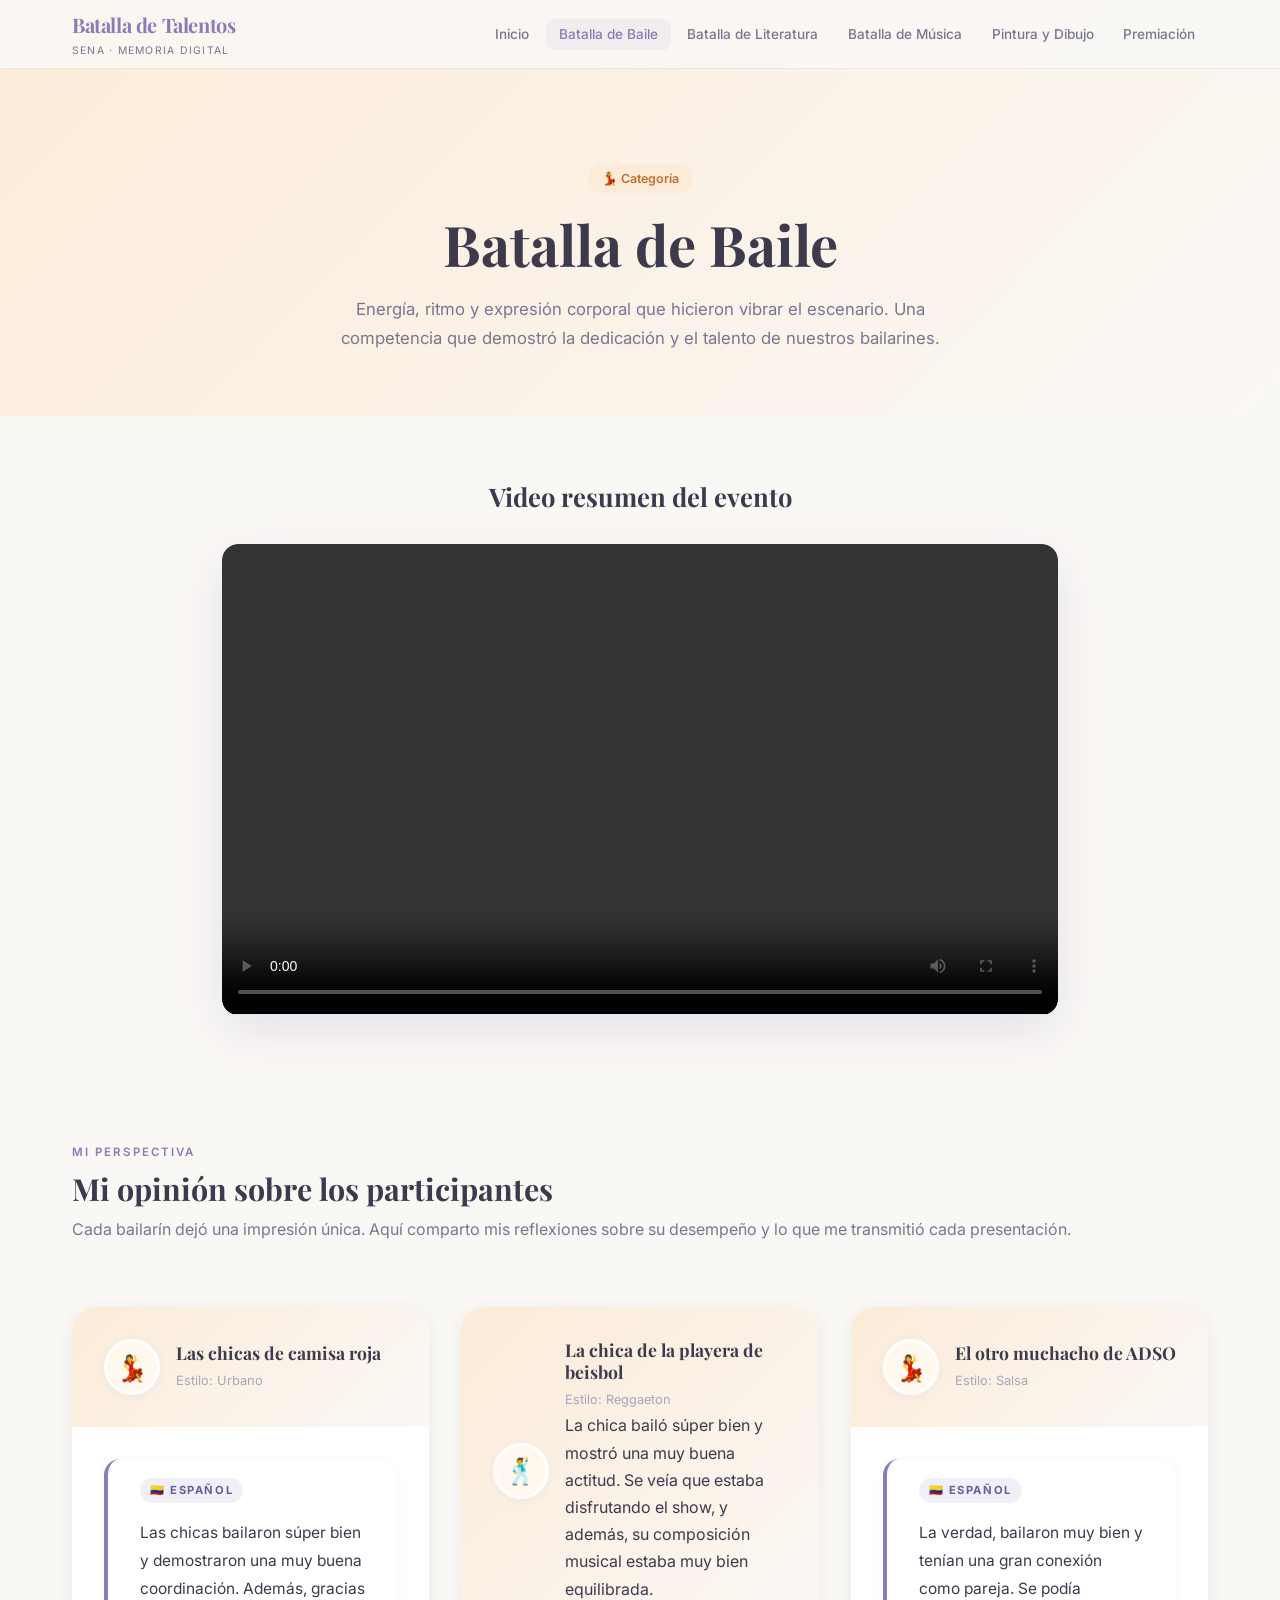
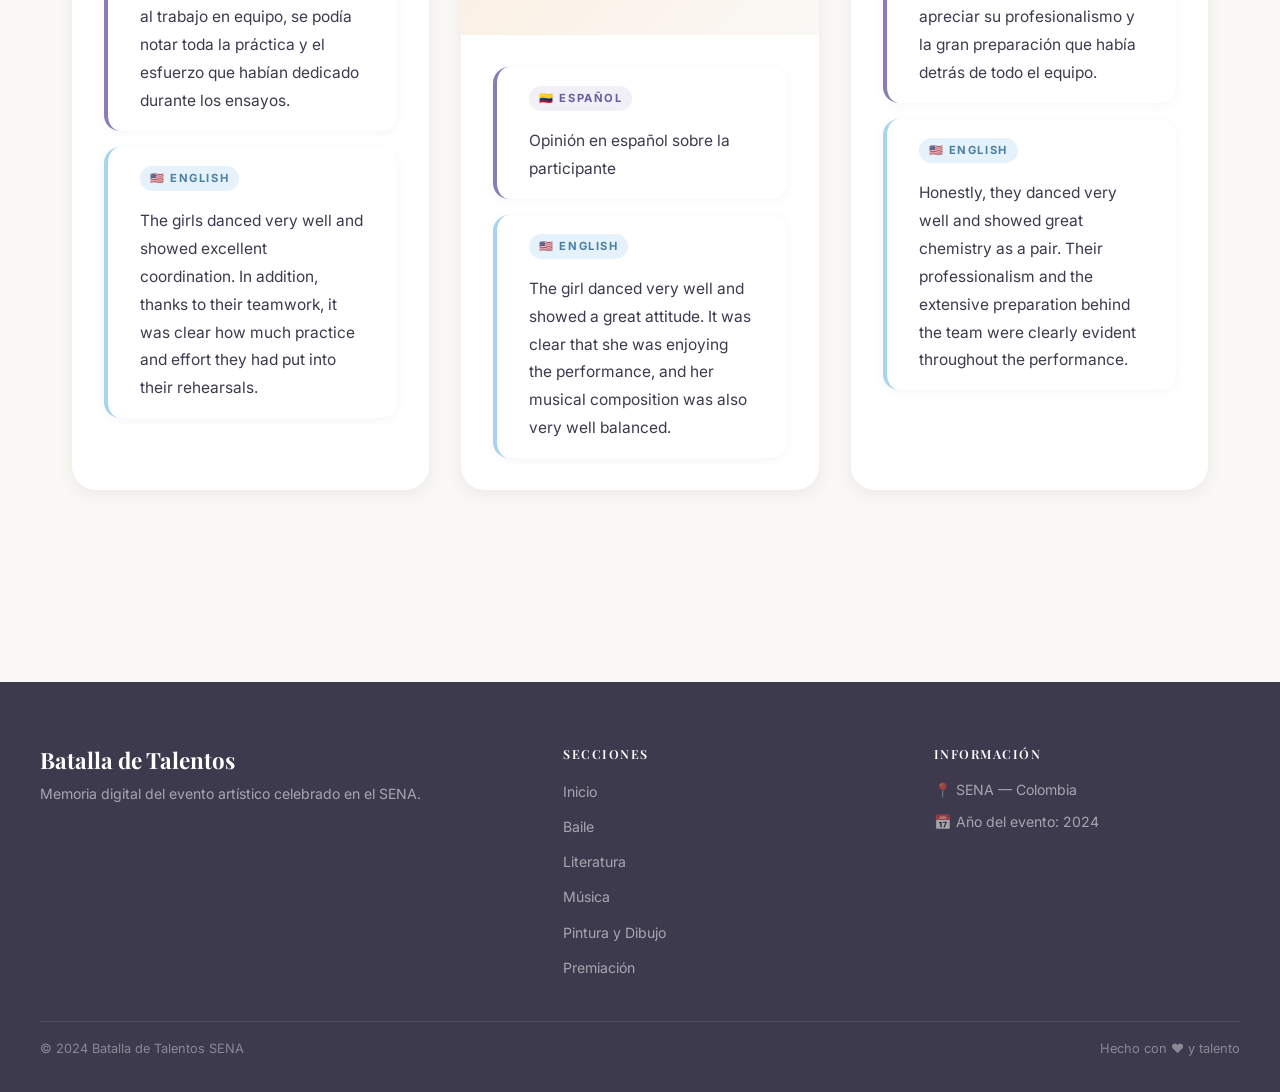
==== pages/baile.html @ 9217340f "Creación y modificación de la pagina web" ====
<!doctype html>
<html lang="es">
  <head>
    <meta charset="UTF-8" />
    <meta name="viewport" content="width=device-width, initial-scale=1.0" />
    <meta
      name="description"
      content="Batalla de Baile — Resumen y opiniones sobre los participantes de la categoría de danza en la Batalla de Talentos SENA."
    />
    <title>Batalla de Baile · Batalla de Talentos SENA</title>

    <link rel="preconnect" href="https://fonts.googleapis.com" />
    <link rel="preconnect" href="https://fonts.gstatic.com" crossorigin />
    <link
      href="https://fonts.googleapis.com/css2?family=Playfair+Display:wght@400;600;700&family=Inter:wght@400;500;600&display=swap"
      rel="stylesheet"
    />

    <link rel="stylesheet" href="../css/style.css" />
    <link rel="stylesheet" href="../css/baile.css" />
  </head>
  <body>
    <header class="navbar" role="banner">
      <div class="nav-container">
        <a href="../index.html" class="nav-logo">
          Batalla de Talentos
          <span>SENA · Memoria Digital</span>
        </a>
        <button
          class="hamburger"
          aria-label="Abrir menú"
          aria-expanded="false"
          aria-controls="nav-menu"
        >
          <span></span><span></span><span></span>
        </button>
        <ul class="nav-links" id="nav-menu" role="list">
          <li><a href="../index.html">Inicio</a></li>
          <li><a href="baile.html">Batalla de Baile</a></li>
          <li><a href="literatura.html">Batalla de Literatura</a></li>
          <li><a href="musica.html">Batalla de Música</a></li>
          <li><a href="pintura.html">Pintura y Dibujo</a></li>
          <li><a href="premiacion.html">Premiación</a></li>
        </ul>
      </div>
    </header>

    <main id="main">
      <section class="page-hero" aria-labelledby="page-title">
        <div class="chip chip-dance">💃 Categoría</div>
        <h1 id="page-title">Batalla de Baile</h1>
        <p>
          Energía, ritmo y expresión corporal que hicieron vibrar el escenario.
          Una competencia que demostró la dedicación y el talento de nuestros
          bailarines.
        </p>
      </section>

      <section class="video-section" aria-labelledby="video-title">
        <h2 id="video-title" class="fade-up">Video resumen del evento</h2>

        <div class="video-wrapper fade-up">
          <video 
            controls 
            preload="metadata" 
            title="Video Batalla de Baile"
            style="position: absolute; top: 0; left: 0; width: 100%; height: 100%; border-radius: var(--radius-md); border: none;">
            <source src="https://res.cloudinary.com/dey2nuffx/video/upload/v1781814696/whatsApp_videoDanzas_apcj5n.mp4" type="video/mp4">

          </video>
        </div>
      </section>

      <div></div>

      <section class="participants" aria-labelledby="opinions-title">
        <p class="section-label fade-up">Mi perspectiva</p>
        <h2 class="fade-up" id="opinions-title">
          Mi opinión sobre los participantes
        </h2>
        <p class="intro fade-up">
          Cada bailarín dejó una impresión única. Aquí comparto mis reflexiones
          sobre su desempeño y lo que me transmitió cada presentación.

        </p>

        <div class="participants-grid">
          <article class="participant-card fade-up" aria-labelledby="p1-name">
            <div class="participant-card-header">
              <div class="participant-avatar">
                💃
              </div>
              <div class="participant-info">
                <h3 id="p1-name">Las chicas de camisa roja</h3>
                <span class="role">Estilo: Urbano</span>
              </div>
            </div>
            <div class="participant-card-body">
              <div class="bilingual">
                <div class="lang-block es">
                  <span class="lang-tag es">🇨🇴 Español</span>
                  <p>
                    Las chicas bailaron súper bien y demostraron una muy buena coordinación. 
                    Además, gracias al trabajo en equipo, se podía notar toda la práctica y el
                     esfuerzo que habían dedicado durante los ensayos.
                  </p>
                </div>
                <div class="lang-block en">
                  <span class="lang-tag en">🇺🇸 English</span>
                  <p>
                    The girls danced very well and showed excellent coordination. In addition, thanks 
                    to their teamwork, it was clear how much practice and effort they 
                    had put into their rehearsals.

                  </p>
                </div>
              </div>
            </div>
          </article>

          <article class="participant-card fade-up" aria-labelledby="p2-name">
            <div class="participant-card-header">
              <div class="participant-avatar">🕺</div>
              <div class="participant-info">
                <h3 id="p2-name">La chica de la playera de beisbol</h3>
                <span class="role"
                  >Estilo: Reggaeton</span>
                  <p>
                    La chica bailó súper bien y mostró una muy buena actitud. 
                    Se veía que estaba disfrutando el show, y además, su composición musical 
                    estaba muy bien equilibrada.

                  </p>
              </div>
            </div>
            <div class="participant-card-body">
              <div class="bilingual">
                <div class="lang-block es">
                  <span class="lang-tag es">🇨🇴 Español</span>
                  <p>Opinión en español sobre la participante</p>
                </div>
                <div class="lang-block en">
                  <span class="lang-tag en">🇺🇸 English</span>
                  <p>The girl danced very well and showed a great attitude. 
                    It was clear that she was enjoying the performance, and her musical 
                    composition was also very well balanced.
                  </p>
                </div>
              </div>
            </div>
          </article>

          <article class="participant-card fade-up" aria-labelledby="p3-name">
            <div class="participant-card-header">
              <div class="participant-avatar">💃</div>
              <div class="participant-info">
                <h3 id="p3-name">El otro muchacho de ADSO</h3>
                <span class="role">Estilo: Salsa</span>
              </div>
            </div>
            <div class="participant-card-body">
              <div class="bilingual">
                <div class="lang-block es">
                  <span class="lang-tag es">🇨🇴 Español</span>
                  <p>La verdad, bailaron muy bien y tenían una gran conexión como pareja.
                    Se podía apreciar su profesionalismo y la gran preparación que había 
                    detrás de todo el equipo.
                  </p>
                </div>
                <div class="lang-block en">
                  <span class="lang-tag en">🇺🇸 English</span>
                  <p>Honestly, they danced very well and showed great chemistry as a pair. 
                    Their professionalism and the extensive preparation behind the team were 
                    clearly evident throughout the performance.
                  </p>
                </div>
              </div>
            </div>
          </article>
        </div>
      </section>
    </main>

    <footer class="footer" role="contentinfo">
      <div class="footer-inner">
        <div class="footer-brand">
          <h3>Batalla de Talentos</h3>
          <p>Memoria digital del evento artístico celebrado en el SENA.</p>
        </div>
        <nav class="footer-nav" aria-label="Pie de página">
          <h4>Secciones</h4>
          <ul>
            <li><a href="../index.html">Inicio</a></li>
            <li><a href="baile.html">Baile</a></li>
            <li><a href="literatura.html">Literatura</a></li>
            <li><a href="musica.html">Música</a></li>
            <li><a href="pintura.html">Pintura y Dibujo</a></li>
            <li><a href="premiacion.html">Premiación</a></li>
          </ul>
        </nav>
        <div class="footer-info">
          <h4>Información</h4>
          <p>📍 SENA — Colombia</p>
          <p>📅 Año del evento: 2024</p>
        </div>
      </div>
      <div class="footer-bottom">
        <span>© 2024 Batalla de Talentos SENA</span>
        <span>Hecho con ❤️ y talento</span>
      </div>
    </footer>

    <button id="back-to-top" aria-label="Volver al inicio de la página">
  <svg
    viewBox="0 0 24 24"
    fill="none"
    stroke="currentColor"
    stroke-width="2.5"
    aria-hidden="true"
  >
    <path d="m18 15-6-6-6 6" />
  </svg>
</button>

    <script src="../js/main.js"></script>
    <script src="../js/animations.js"></script>
    <script src="../js/navigation.js"></script>
  </body>
</html>
---- css/style.css ----
/* ============================================================
   Variables globales y estilos compartidos
   Batalla de Talentos SENA
   ============================================================ */

/* ---------- Variables de diseño ---------- */
:root {
  /* Paleta principal */
  --color-bg: #faf8f5;
  --color-bg-alt: #f3f0fa;
  --color-mint: #d4ede4;
  --color-lavender: #e8e4f0;
  --color-blue: #d6e8f7;
  --color-cream: #fff8ee;

  /* Acento */
  --color-accent: #8b7bb8;
  --color-accent-dark: #6a5c9e;
  --color-accent-soft: #c4b8e0;

  /* Texto */
  --color-text: #3d3a4e;
  --color-text-light: #7a7591;
  --color-text-muted: #a9a5bc;

  /* Gradientes */
  --grad-hero: linear-gradient(135deg, #e8e4f0 0%, #d6e8f7 50%, #d4ede4 100%);
  --grad-curtain: linear-gradient(90deg, #c4b8e0, #a8d4f0, #a8dfc8, #c4b8e0);
  --grad-card: linear-gradient(145deg, #ffffff 0%, #faf8f5 100%);

  /* Sombras */
  --shadow-sm: 0 2px 8px rgba(139, 123, 184, 0.08);
  --shadow-md: 0 6px 24px rgba(139, 123, 184, 0.14);
  --shadow-lg: 0 16px 48px rgba(139, 123, 184, 0.18);
  --shadow-card: 0 4px 16px rgba(61, 58, 78, 0.08);

  /* Bordes */
  --radius-sm: 8px;
  --radius-md: 16px;
  --radius-lg: 24px;
  --radius-xl: 40px;

  /* Tipografía */
  --font-display: "Playfair Display", Georgia, serif;
  --font-body: "Inter", system-ui, sans-serif;

  /* Espaciado */
  --space-xs: 0.5rem;
  --space-sm: 1rem;
  --space-md: 2rem;
  --space-lg: 4rem;
  --space-xl: 6rem;

  /* Transiciones */
  --transition: 0.3s cubic-bezier(0.4, 0, 0.2, 1);
  --transition-slow: 0.6s cubic-bezier(0.4, 0, 0.2, 1);
}

/* ---------- Reset & Base ---------- */
*,
*::before,
*::after {
  box-sizing: border-box;
  margin: 0;
  padding: 0;
}

html {
  scroll-behavior: smooth;
  font-size: 16px;
}

body {
  font-family: var(--font-body);
  background-color: var(--color-bg);
  color: var(--color-text);
  line-height: 1.7;
  overflow-x: hidden;
}

img {
  max-width: 100%;
  height: auto;
  display: block;
}

a {
  color: var(--color-accent);
  text-decoration: none;
  transition: color var(--transition);
}
a:hover {
  color: var(--color-accent-dark);
}

h1,
h2,
h3,
h4 {
  font-family: var(--font-display);
  line-height: 1.25;
  color: var(--color-text);
}

/* ---------- Navbar ---------- */
.navbar {
  position: fixed;
  top: 0;
  left: 0;
  right: 0;
  z-index: 1000;
  background: rgba(250, 248, 245, 0.92);
  backdrop-filter: blur(12px);
  -webkit-backdrop-filter: blur(12px);
  border-bottom: 1px solid rgba(139, 123, 184, 0.12);
  transition: box-shadow var(--transition);
}

.navbar.scrolled {
  box-shadow: var(--shadow-md);
}

.nav-container {
  max-width: 1200px;
  margin: 0 auto;
  padding: 0 var(--space-md);
  display: flex;
  align-items: center;
  justify-content: space-between;
  height: 68px;
}

.nav-logo {
  font-family: var(--font-display);
  font-size: 1.25rem;
  font-weight: 700;
  color: var(--color-accent);
  letter-spacing: -0.02em;
}

.nav-logo span {
  display: block;
  font-size: 0.65rem;
  font-family: var(--font-body);
  font-weight: 400;
  color: var(--color-text-light);
  letter-spacing: 0.12em;
  text-transform: uppercase;
}

.nav-links {
  display: flex;
  gap: 0.25rem;
  list-style: none;
  align-items: center;
}

.nav-links a {
  font-size: 0.85rem;
  font-weight: 500;
  color: var(--color-text-light);
  padding: 0.45rem 0.8rem;
  border-radius: var(--radius-sm);
  transition: all var(--transition);
  white-space: nowrap;
}

.nav-links a:hover,
.nav-links a.active {
  color: var(--color-accent);
  background: rgba(139, 123, 184, 0.08);
}

/* Hamburguesa */
.hamburger {
  display: none;
  flex-direction: column;
  gap: 5px;
  cursor: pointer;
  padding: 6px;
  border: none;
  background: transparent;
  border-radius: var(--radius-sm);
}

.hamburger span {
  display: block;
  width: 24px;
  height: 2px;
  background: var(--color-text);
  border-radius: 2px;
  transition: all var(--transition);
}

.hamburger.open span:nth-child(1) {
  transform: translateY(7px) rotate(45deg);
}
.hamburger.open span:nth-child(2) {
  opacity: 0;
  transform: scaleX(0);
}
.hamburger.open span:nth-child(3) {
  transform: translateY(-7px) rotate(-45deg);
}

.lead {
    /* Limita el ancho del texto para que no se estire de lado a lado */
    max-width: 800px; 
    
    /* Centra el contenedor del párrafo automáticamente */
    margin: 0 auto; 
    
    /* Centra el texto dentro del párrafo */
    text-align: center; 
    
    /* Un tamaño de letra ligeramente más grande, ideal para introducciones */
    font-size: 1.15rem; 
    
    /* Un color gris oscuro para que combine con el texto de "Haz clic en cada imagen..." */
    color: #666666; 
    
    /* Mejora el espacio entre las líneas para que sea más fácil de leer */
    line-height: 1.6; 
    
    /* Añade un poco de espacio interno a los lados para cuando se vea en celulares */
    padding: 20px; 
}

/* ---------- Divisor "telón" — firma visual ---------- */
.curtain-divider {
  height: 3px;
  background: var(--grad-curtain);
  background-size: 300% 100%;
  animation: curtainShift 8s linear infinite;
  border-radius: 2px;
  margin: var(--space-lg) 0;
  opacity: 0.6;
}

@keyframes curtainShift {
  0% {
    background-position: 0% 50%;
  }
  100% {
    background-position: 300% 50%;
  }
}

/* ---------- Sección genérica ---------- */
.section {
  padding: var(--space-lg) var(--space-md);
  max-width: 1200px;
  margin: 0 auto;
}

.section-label {
  font-size: 0.72rem;
  font-weight: 600;
  letter-spacing: 0.18em;
  text-transform: uppercase;
  color: var(--color-accent);
  margin-bottom: var(--space-xs);
}

.section-title {
  font-size: clamp(1.8rem, 4vw, 3rem);
  margin-bottom: var(--space-sm);
}

.section-subtitle {
  font-size: 1.05rem;
  color: var(--color-text-light);
  max-width: 640px;
  margin-bottom: var(--space-md);
}

/* ---------- Tarjetas ---------- */
.card {
  background: var(--grad-card);
  border: 1px solid rgba(139, 123, 184, 0.1);
  border-radius: var(--radius-md);
  padding: var(--space-md);
  box-shadow: var(--shadow-card);
  transition:
    transform var(--transition),
    box-shadow var(--transition);
}

.card:hover {
  transform: translateY(-4px);
  box-shadow: var(--shadow-md);
}

/* ---------- Bloque bilingüe ---------- */
.bilingual {
  display: grid;
  grid-template-columns: 1fr 1fr;
  gap: var(--space-md);
  margin-top: var(--space-md);
}

.lang-block {
  background: white;
  border-radius: var(--radius-md);
  padding: var(--space-md) calc(var(--space-md) * 1.2);
  border-left: 4px solid transparent;
  box-shadow: var(--shadow-sm);
}

.lang-block.es {
  border-left-color: var(--color-accent);
}
.lang-block.en {
  border-left-color: #a8d4f0;
}

.lang-tag {
  display: inline-flex;
  align-items: center;
  gap: 6px;
  font-size: 0.7rem;
  font-weight: 700;
  letter-spacing: 0.14em;
  text-transform: uppercase;
  padding: 3px 10px;
  border-radius: 20px;
  margin-bottom: var(--space-sm);
}

.lang-tag.es {
  background: rgba(139, 123, 184, 0.12);
  color: var(--color-accent-dark);
}
.lang-tag.en {
  background: rgba(168, 212, 240, 0.3);
  color: #4a7fa0;
}

.lang-block p {
  font-size: 0.97rem;
  color: var(--color-text);
  line-height: 1.8;
}

/* ---------- Imagen placeholder ---------- */
.img-placeholder {
  background: var(--grad-hero);
  border-radius: var(--radius-md);
  display: flex;
  flex-direction: column;
  align-items: center;
  justify-content: center;
  gap: var(--space-xs);
  color: var(--color-accent);
  font-size: 0.85rem;
  font-weight: 500;
  text-align: center;
  padding: var(--space-md);
  min-height: 220px;
  border: 2px dashed var(--color-accent-soft);
}

.img-placeholder svg {
  opacity: 0.5;
}

/* ---------- Video embed ---------- */
.video-wrapper {
  position: relative;
  padding-bottom: 56.25%;
  height: 0;
  overflow: hidden;
  border-radius: var(--radius-md);
  box-shadow: var(--shadow-lg);
  background: var(--color-lavender);
}

.video-wrapper iframe {
  position: absolute;
  top: 0;
  left: 0;
  width: 100%;
  height: 100%;
  border: none;
  border-radius: var(--radius-md);
}

.video-placeholder {
  position: absolute;
  inset: 0;
  display: flex;
  flex-direction: column;
  align-items: center;
  justify-content: center;
  gap: var(--space-sm);
  background: var(--color-lavender);
  color: var(--color-accent);
  border-radius: var(--radius-md);
  border: 2px dashed var(--color-accent-soft);
  font-size: 0.9rem;
  font-weight: 500;
  text-align: center;
  padding: var(--space-md);
}

/* ---------- Botón ---------- */
.btn {
  display: inline-flex;
  align-items: center;
  gap: 8px;
  padding: 0.7rem 1.6rem;
  border-radius: var(--radius-xl);
  font-size: 0.88rem;
  font-weight: 600;
  cursor: pointer;
  transition: all var(--transition);
  border: none;
}

.btn-primary {
  background: var(--color-accent);
  color: white;
}

.btn-primary:hover {
  background: var(--color-accent-dark);
  transform: translateY(-2px);
  box-shadow: 0 6px 20px rgba(139, 123, 184, 0.35);
  color: white;
}

.btn-outline {
  background: transparent;
  color: var(--color-accent);
  border: 2px solid var(--color-accent-soft);
}

.btn-outline:hover {
  background: rgba(139, 123, 184, 0.08);
  border-color: var(--color-accent);
}

/* ---------- Botón volver arriba ---------- */
#back-to-top {
  position: fixed;
  bottom: 2rem;
  right: 2rem;
  width: 48px;
  height: 48px;
  background: var(--color-accent);
  color: white;
  border: none;
  border-radius: 50%;
  cursor: pointer;
  display: flex;
  align-items: center;
  justify-content: center;
  box-shadow: var(--shadow-md);
  transition: all var(--transition);
  opacity: 0;
  transform: translateY(16px);
  pointer-events: none;
  z-index: 999;
}

#back-to-top.visible {
  opacity: 1;
  transform: translateY(0);
  pointer-events: all;
}

#back-to-top:hover {
  background: var(--color-accent-dark);
  transform: translateY(-3px);
}

/* ---------- Footer ---------- */
.footer {
  background: var(--color-text);
  color: rgba(255, 255, 255, 0.75);
  padding: var(--space-lg) var(--space-md) var(--space-md);
  margin-top: var(--space-xl);
}

.footer-inner {
  max-width: 1200px;
  margin: 0 auto;
  display: grid;
  grid-template-columns: 1.5fr 1fr 1fr;
  gap: var(--space-lg);
}

.footer-brand h3 {
  font-family: var(--font-display);
  color: white;
  font-size: 1.4rem;
  margin-bottom: var(--space-xs);
}

.footer-brand p {
  font-size: 0.88rem;
  line-height: 1.7;
  color: rgba(255, 255, 255, 0.55);
}

.footer-nav h4,
.footer-info h4 {
  color: white;
  font-size: 0.78rem;
  font-weight: 600;
  letter-spacing: 0.12em;
  text-transform: uppercase;
  margin-bottom: var(--space-sm);
}

.footer-nav ul {
  list-style: none;
}
.footer-nav li {
  margin-bottom: 0.5rem;
}
.footer-nav a {
  color: rgba(255, 255, 255, 0.55);
  font-size: 0.88rem;
  transition: color var(--transition);
}
.footer-nav a:hover {
  color: var(--color-accent-soft);
}

.footer-info p {
  font-size: 0.88rem;
  color: rgba(255, 255, 255, 0.55);
  margin-bottom: 0.5rem;
}

.footer-bottom {
  max-width: 1200px;
  margin: var(--space-md) auto 0;
  padding-top: var(--space-sm);
  border-top: 1px solid rgba(255, 255, 255, 0.1);
  display: flex;
  justify-content: space-between;
  align-items: center;
  font-size: 0.8rem;
  color: rgba(255, 255, 255, 0.4);
}

/* ---------- Animaciones scroll ---------- */
.fade-up {
  opacity: 0;
  transform: translateY(32px);
  transition:
    opacity 0.7s ease,
    transform 0.7s ease;
}

.fade-up.visible {
  opacity: 1;
  transform: translateY(0);
}

.fade-in {
  opacity: 0;
  transition: opacity 0.8s ease;
}

.fade-in.visible {
  opacity: 1;
}

/* ---------- Chip de categoría ---------- */
.chip {
  display: inline-flex;
  align-items: center;
  gap: 6px;
  padding: 4px 14px;
  border-radius: 20px;
  font-size: 0.78rem;
  font-weight: 600;
}

.chip-dance {
  background: #fcebd8;
  color: #c07030;
}
.chip-lit {
  background: rgba(139, 123, 184, 0.15);
  color: var(--color-accent-dark);
}
.chip-music {
  background: #d6e8f7;
  color: #3a7aa8;
}
.chip-art {
  background: #d4ede4;
  color: #2e7a5a;
}
.chip-award {
  background: #fff0c8;
  color: #a07820;
}

/* ---------- Responsive ---------- */
@media (max-width: 900px) {
  .nav-links {
    display: none;
    position: absolute;
    top: 68px;
    left: 0;
    right: 0;
    background: rgba(250, 248, 245, 0.97);
    backdrop-filter: blur(12px);
    flex-direction: column;
    padding: var(--space-sm) var(--space-md);
    border-bottom: 1px solid rgba(139, 123, 184, 0.12);
    gap: 0;
    box-shadow: var(--shadow-md);
  }
  .nav-links.open {
    display: flex;
  }
  .nav-links a {
    padding: 0.7rem 0.5rem;
    width: 100%;
  }
  .hamburger {
    display: flex;
  }
  .bilingual {
    grid-template-columns: 1fr;
  }
  .footer-inner {
    grid-template-columns: 1fr;
    gap: var(--space-md);
  }
  .footer-bottom {
    flex-direction: column;
    gap: 0.5rem;
    text-align: center;
  }
}

@media (max-width: 600px) {
  :root {
    --space-lg: 2.5rem;
    --space-xl: 4rem;
  }
}

@media (prefers-reduced-motion: reduce) {
  .fade-up,
  .fade-in {
    transition: none;
    opacity: 1;
    transform: none;
  }
  .curtain-divider {
    animation: none;
  }
}
---- css/baile.css ----
/* ============================================================
   Batalla de Baile
   ============================================================ */

.page-hero {
  padding: calc(68px + var(--space-xl)) var(--space-md) var(--space-lg);
  background: linear-gradient(135deg, #fcebd8 0%, #faf8f5 100%);
  text-align: center;
}

.page-hero .chip {
  margin-bottom: var(--space-sm);
}

.page-hero h1 {
  font-size: clamp(2rem, 5vw, 3.5rem);
  margin-bottom: var(--space-sm);
}

.page-hero p {
  font-size: 1.05rem;
  color: var(--color-text-light);
  max-width: 600px;
  margin: 0 auto;
}

/* ---------- Video section ---------- */
.video-section {
  max-width: 900px;
  margin: 0 auto;
  padding: var(--space-lg) var(--space-md);
}

.video-section h2 {
  font-size: 1.6rem;
  margin-bottom: var(--space-md);
  text-align: center;
}

/* ---------- Opiniones de participantes ---------- */
.participants {
  padding: var(--space-lg) var(--space-md) var(--space-xl);
  max-width: 1200px;
  margin: 0 auto;
}

.participants h2 {
  font-size: 1.9rem;
  margin-bottom: var(--space-xs);
}

.participants .intro {
  color: var(--color-text-light);
  margin-bottom: var(--space-lg);
}

.participants-grid {
  display: grid;
  grid-template-columns: repeat(auto-fill, minmax(340px, 1fr));
  gap: var(--space-md);
}

.participant-card {
  background: white;
  border-radius: var(--radius-lg);
  overflow: hidden;
  box-shadow: var(--shadow-card);
  transition: all var(--transition);
}

.participant-card:hover {
  transform: translateY(-5px);
  box-shadow: var(--shadow-md);
}

.video-wrapper video {
  position: absolute;
  top: 0;
  left: 0;
  width: 100%;
  height: 100%;
  border-radius: var(--radius-md);
  border: none;
}


.curtain-divider {
  max-width: 900px;
  margin: 0 auto;
}


#back-to-top {
  width: 44px;
  height: 44px;
}

.participant-card-header {
  background: linear-gradient(135deg, #fcebd8, #faf8f5);
  padding: var(--space-md);
  display: flex;
  align-items: center;
  gap: var(--space-sm);
}

.participant-avatar {
  width: 56px;
  height: 56px;
  border-radius: 50%;
  background: var(--color-cream);
  border: 3px solid white;
  display: flex;
  align-items: center;
  justify-content: center;
  font-size: 1.6rem;
  box-shadow: var(--shadow-sm);
  flex-shrink: 0;
  overflow: hidden;
}

.participant-avatar img {
  width: 100%;
  height: 100%;
  object-fit: cover;
}

.participant-info h3 {
  font-size: 1.1rem;
  margin-bottom: 2px;
}

.participant-info .role {
  font-size: 0.8rem;
  color: var(--color-text-muted);
}

.participant-card-body {
  padding: var(--space-md);
}

.participant-card-body .bilingual {
  grid-template-columns: 1fr;
  gap: var(--space-sm);
  margin-top: 0;
}

.participant-card-body .lang-block {
  padding: var(--space-sm) var(--space-md);
}
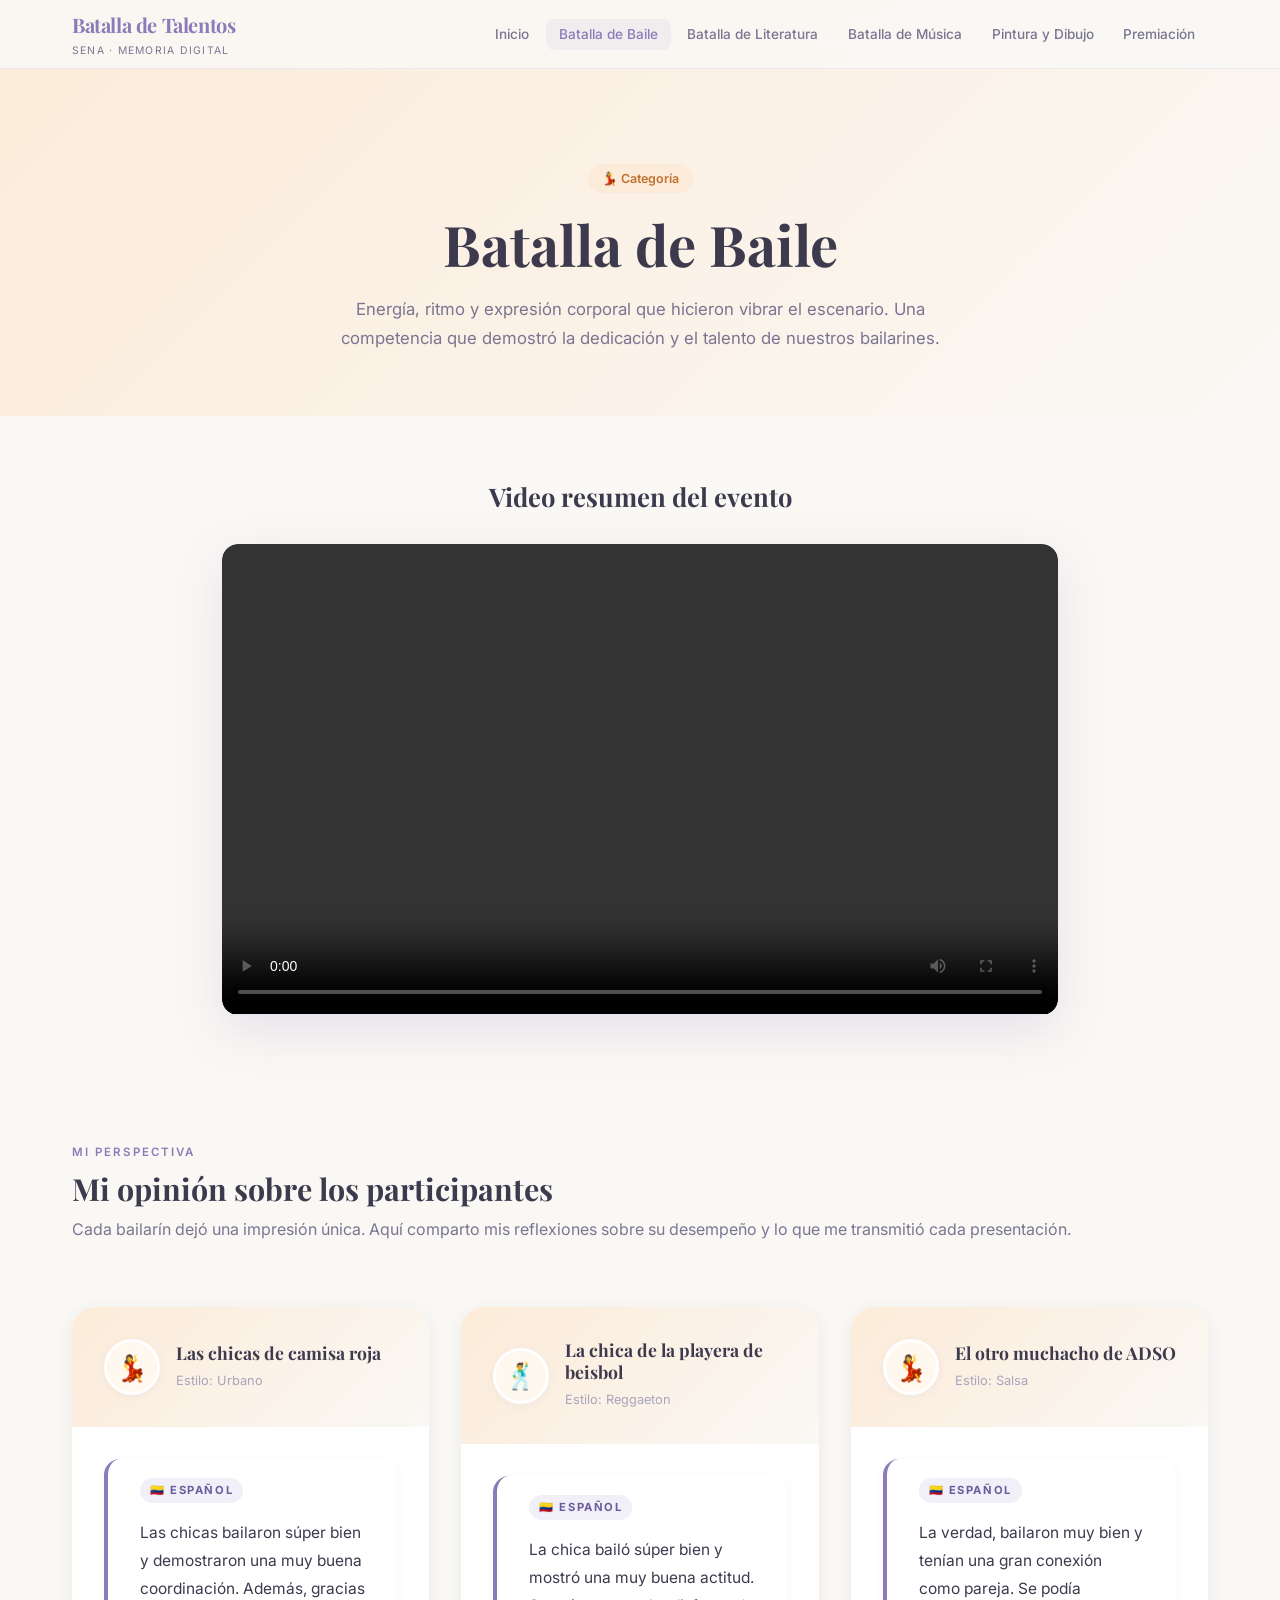
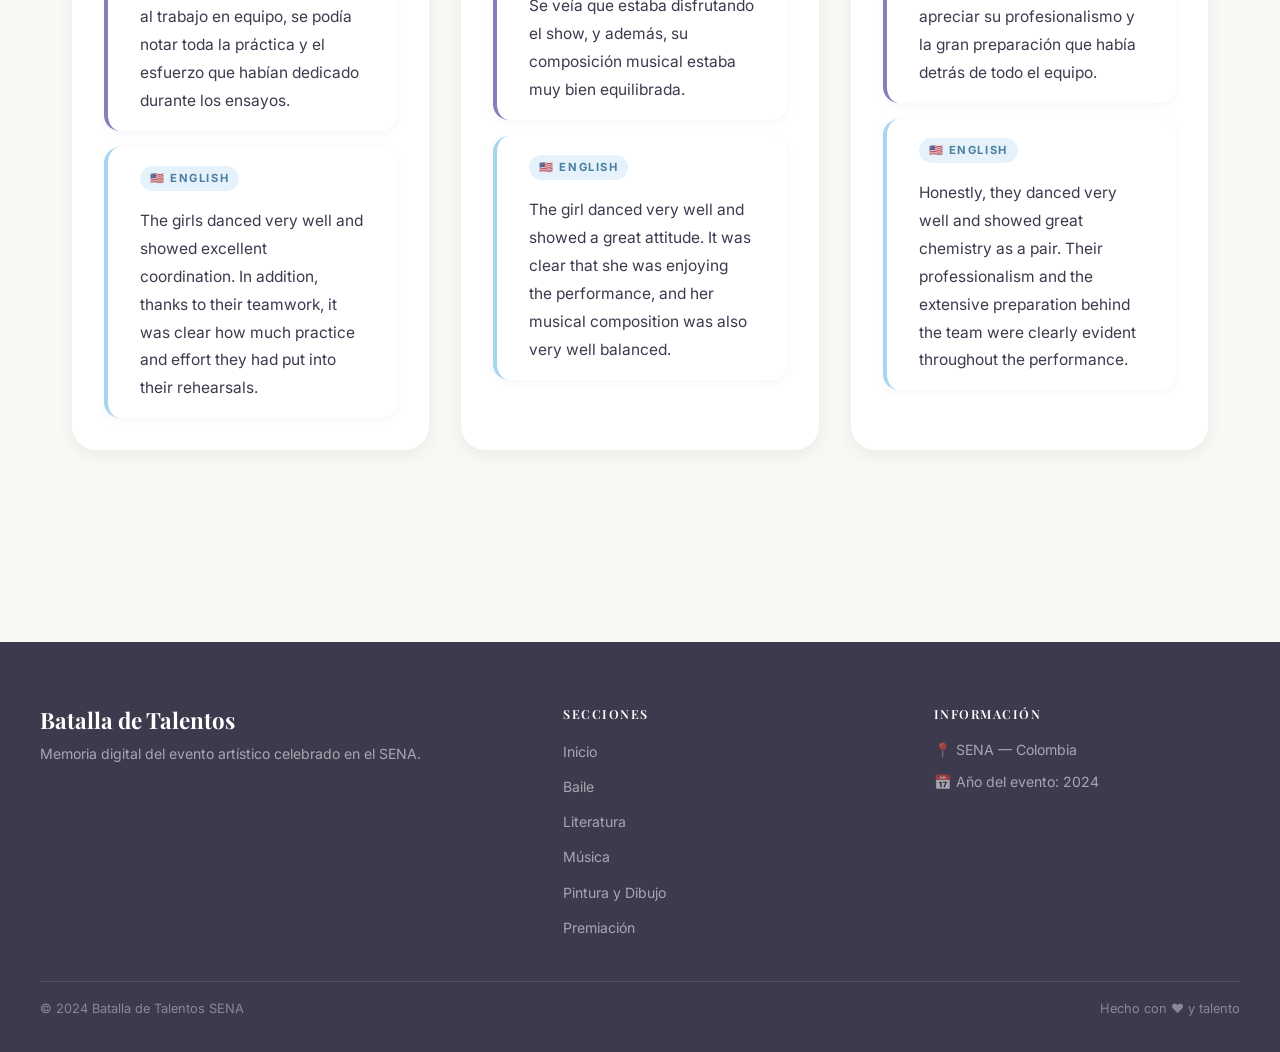
==== commit 8bd82ba9: "Actualización del apartado de baile" ====
--- a/pages/baile.html
+++ b/pages/baile.html
@@ -123,21 +123,18 @@
               <div class="participant-avatar">🕺</div>
               <div class="participant-info">
                 <h3 id="p2-name">La chica de la playera de beisbol</h3>
-                <span class="role"
-                  >Estilo: Reggaeton</span>
-                  <p>
-                    La chica bailó súper bien y mostró una muy buena actitud. 
-                    Se veía que estaba disfrutando el show, y además, su composición musical 
-                    estaba muy bien equilibrada.
-
-                  </p>
+                <span class="role">Estilo: Reggaeton</span>
+                  
               </div>
             </div>
             <div class="participant-card-body">
               <div class="bilingual">
                 <div class="lang-block es">
                   <span class="lang-tag es">🇨🇴 Español</span>
-                  <p>Opinión en español sobre la participante</p>
+                  <p>
+                    La chica bailó súper bien y mostró una muy buena actitud. 
+                    Se veía que estaba disfrutando el show, y además, su composición musical 
+                    estaba muy bien equilibrada.</p>
                 </div>
                 <div class="lang-block en">
                   <span class="lang-tag en">🇺🇸 English</span>
